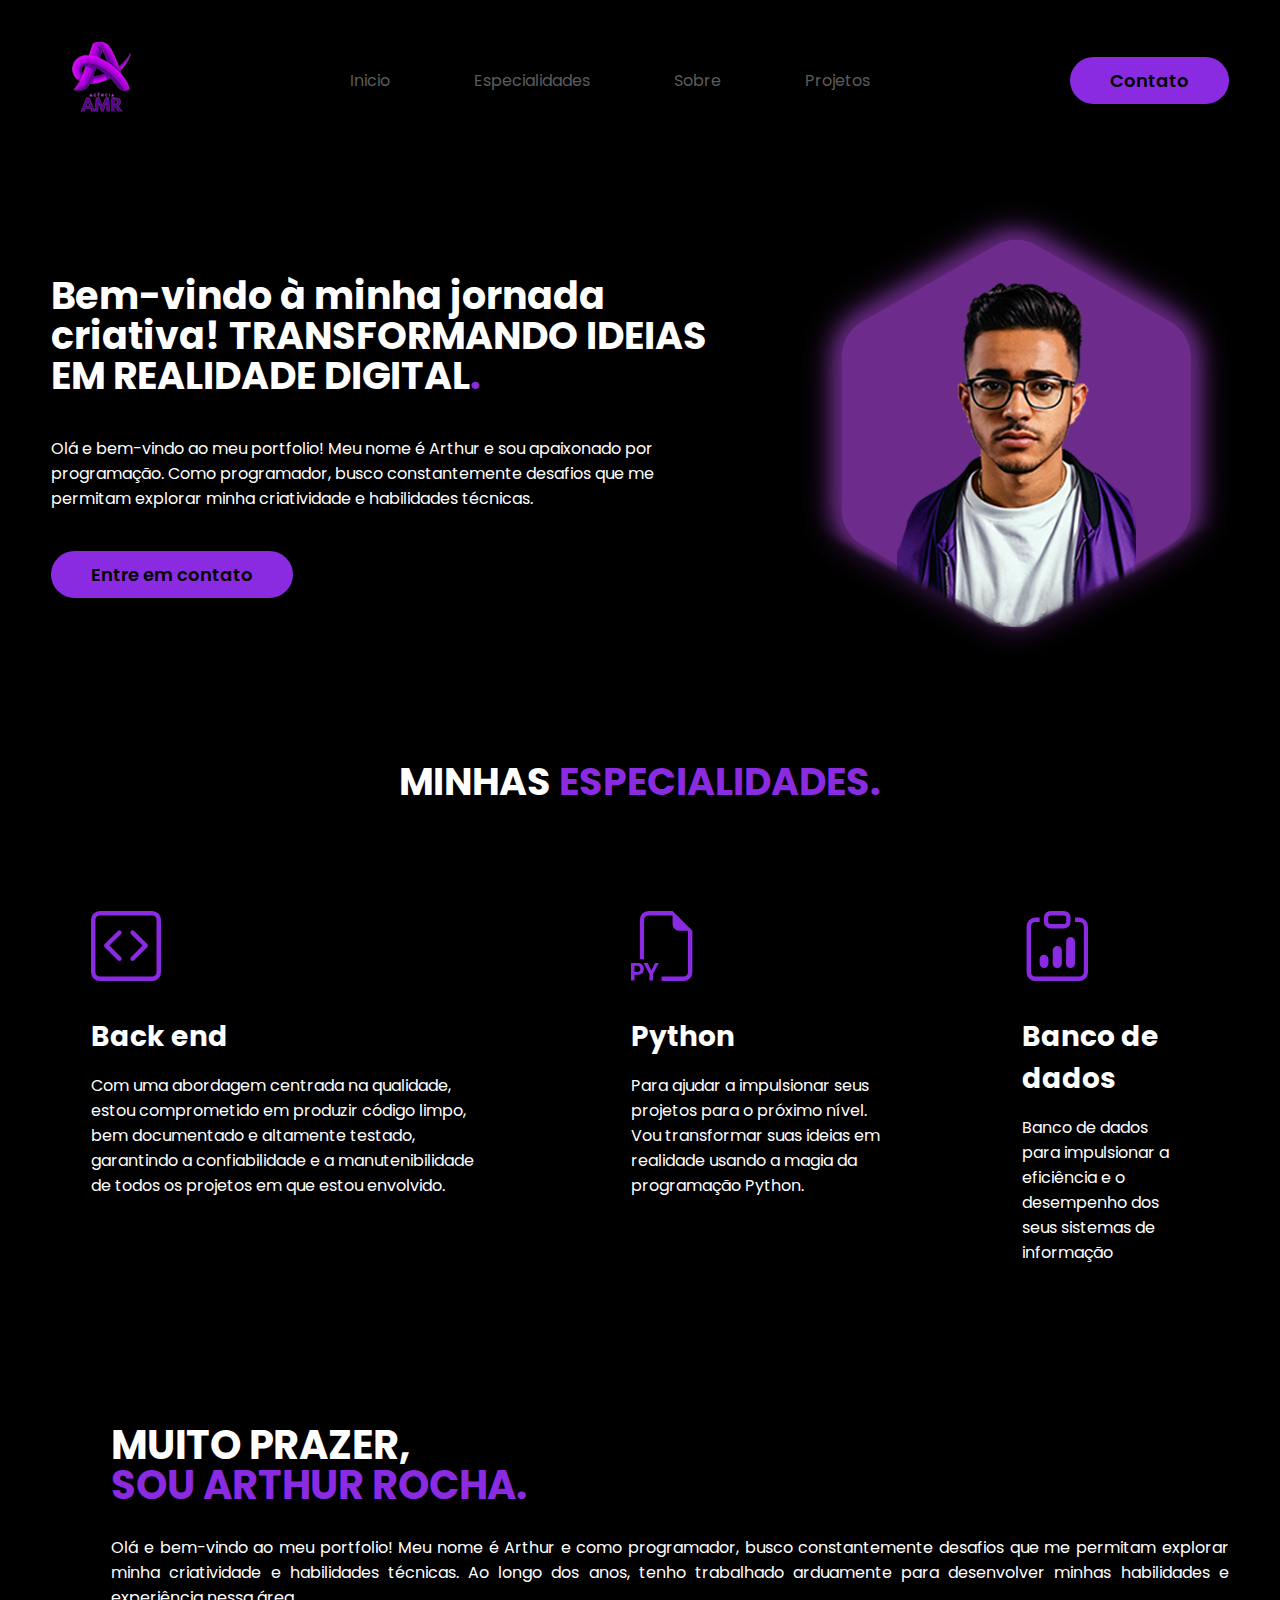
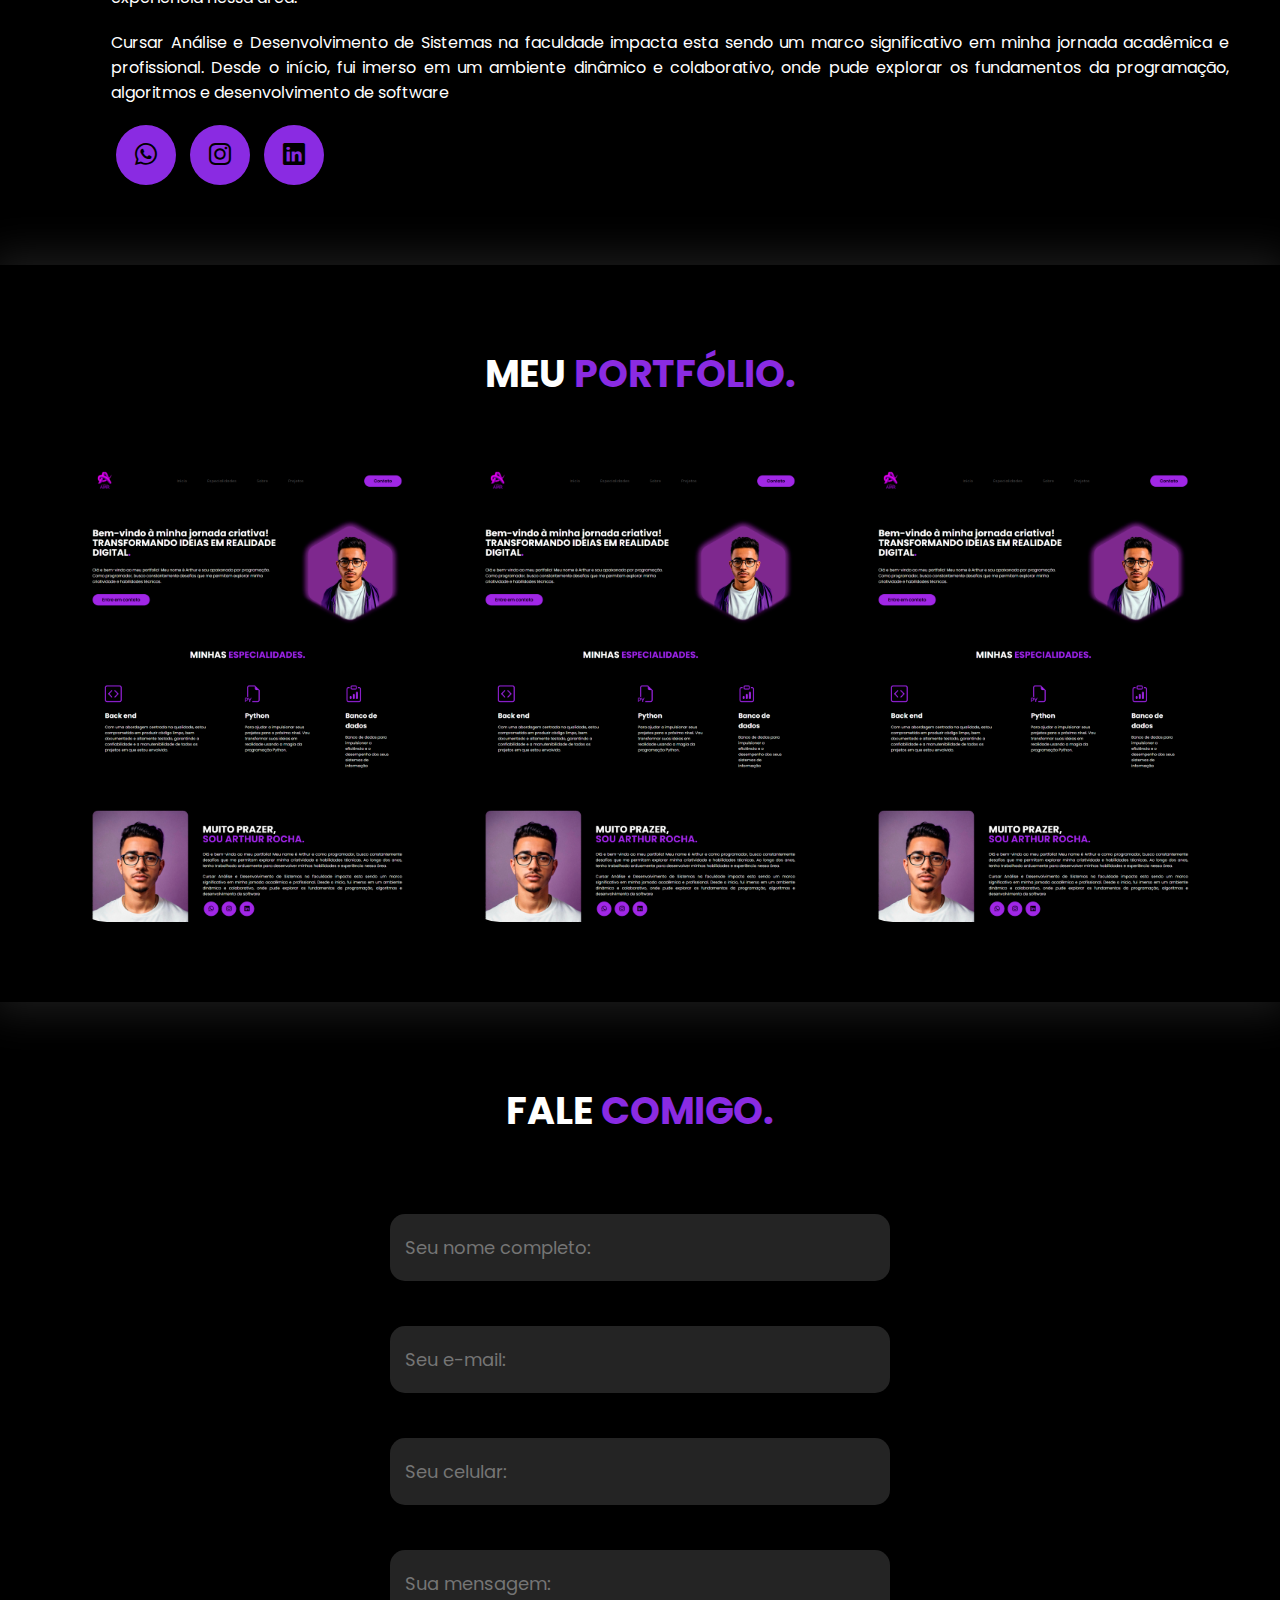
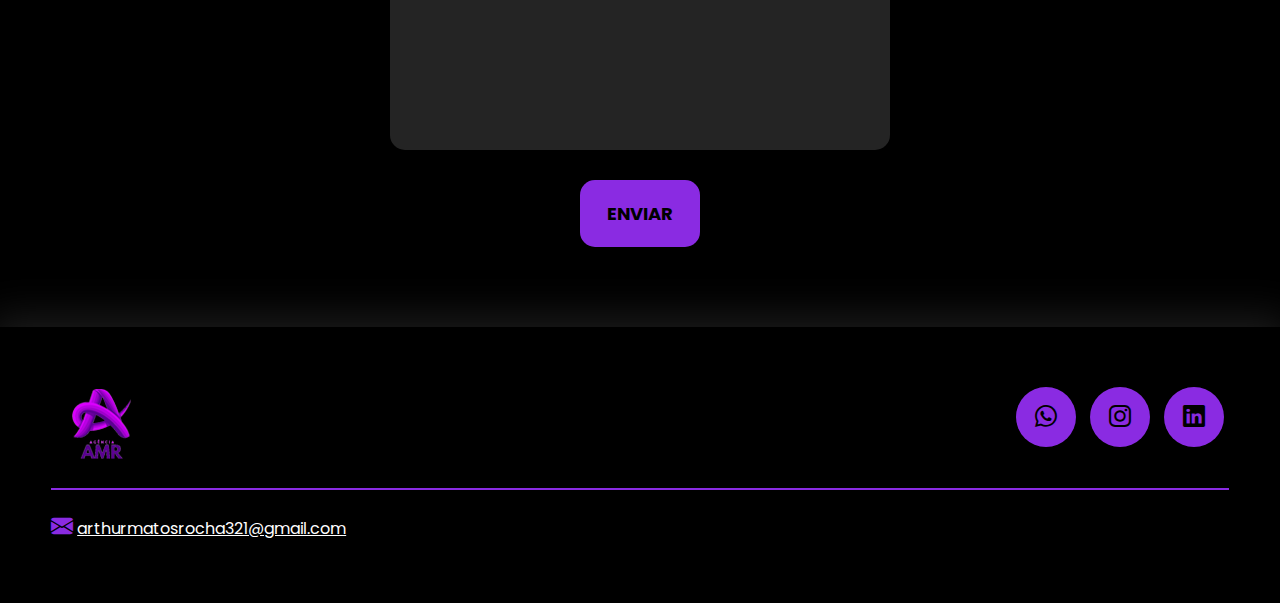
==== codigo_do_meu_portfolio/index.html @ 96d41477 "alterações necessarias" ====
<!DOCTYPE html>
<html lang="pt-br">
<head>
    <meta charset="UTF-8">
    <meta name="viewport" content="width=device-width, initial-scale=1.0">
    <!-- GOOGLE FONTES -->
    <link rel="preconnect" href="https://fonts.googleapis.com">
    <link rel="preconnect" href="https://fonts.gstatic.com" crossorigin>
    <link href="https://fonts.googleapis.com/css2?family=Jersey+25+Charted&family=Poppins:ital,wght@0,100;0,200;0,300;0,400;0,500;0,600;0,700;0,800;0,900;1,100;1,200;1,300;1,400;1,500;1,600;1,700;1,800;1,900&family=Roboto:ital,wght@0,100;0,300;0,400;0,500;0,700;0,900;1,100;1,300;1,400;1,500;1,700;1,900&display=swap" rel="stylesheet">
    <!-- FIM GOOGLE FONTES -->
    <!-- BOOTSTRAP ICONS -->
    <link rel="stylesheet" href="https://cdn.jsdelivr.net/npm/bootstrap-icons@1.11.3/font/bootstrap-icons.min.css">
    <!-- FIM BOOTSTRAP ICONS -->
    <link rel="stylesheet" href="style.css">

    <script src="menu.js" defer></script>

    <title>Agência AMR</title>
</head>
<body>

    <header>
        <div class="interface">
            <div class="logo">
                <a href="a">
                    <img src="/imgs/logo amg.png" alt="Logo da agência amr">
                </a>
            </div><!--logotipo-->

            <nav class="menu-desktop">
                <ul>
                    <li><a href="#">Inicio</a></li>
                    <li><a href="#">Especialidades</a></li>
                    <li><a href="#">Sobre</a></li>
                    <li><a href="#">Projetos</a></li>
                </ul>
            </nav>

            <div class="btn-contato">
                <a href="#">
                    <button>Contato</button>
                </a>
            </div><!--btn-contato-->

            <div class="btn-abrir-menu" id="btn-menu">
                <i class="bi bi-list"></i>
            </div>

            <div class="menu-mobile" id="menu-mobile">
                <div class="btn-fechar">
                    <i class="bi bi-x-lg"></i>
                </div><!--btn-fechar-->

                <nav>
                    <ul>
                        <li><a href="#">Inicio</a></li>
                        <li><a href="#">Especialidades</a></li>
                        <li><a href="#">Sobre</a></li>
                        <li><a href="#">Projetos</a></li>
                        <li><a href="#">Contato</a></li>
                    </ul>
                </nav>

            </div><!--menu-mobile-->
            <div class="overlay-menu" id="overlay-menu"></div>

        </div><!--interface-->
    </header>

<main>
    <section class="topo-do-site">
        <div class="interface">
            <div class="flex">
                <div class="txt-topo-site">
                    <h1>Bem-vindo à minha jornada criativa! TRANSFORMANDO IDEIAS EM REALIDADE DIGITAL<span>.</span></h1>
                    <p>Olá e bem-vindo ao meu portfolio! Meu nome é Arthur e sou apaixonado por programação. Como programador, busco constantemente desafios que me permitam explorar minha criatividade e habilidades técnicas.</p>

                    <div class="btn-contato">
                        <a href="#">
                            <button>Entre em contato</button>
                        </a>
                    </div>
                </div><!--txt-topo-site-->
                 
                <div class="img-topo-site">
                    <img src="/imgs/pessoa arthurr.png" alt="">
                </div><!--img-topo-site-->
            </div><!--flex-->
        </div><!--interface-->
    </section> <!--topo-do-site-->

    <section class="especialidades">
        <div class="interface">
            <h2 class="titulo">MINHAS <span>ESPECIALIDADES.</span></h2>
            <div class="flex">
                <div class="especialidades-box">
                    <i class="bi bi-code-square"></i>
                    <h3>Back end</h3>
                    <p>Com uma abordagem centrada na qualidade, estou comprometido em produzir código limpo, bem documentado e altamente testado, garantindo a confiabilidade e a manutenibilidade de todos os projetos em que estou envolvido.</p>
                </div><!--especialidades-box-->
                
                <div class="especialidades-box">
                    <i class="bi bi-filetype-py"></i>
                    <h3>Python</h3>
                    <p>Para ajudar a impulsionar seus projetos para o próximo nível. Vou transformar suas ideias em realidade usando a magia da programação Python.</p>
                </div><!--especialidades-box-->

                <div class="especialidades-box">
                    <i class="bi bi-clipboard-data"></i>
                    <h3>Banco de dados</h3>
                    <p>Banco de dados para impulsionar a eficiência e o desempenho dos seus sistemas de informação</p>
                </div><!--especialidades-box-->
            </div><!--flex-->
        </div><!--interface-->
    </section><!--especialidades-->

    <section class="sobre">
        <div class="interface">
            <div class="flex">
                <div class="img-sobre">
                    <img src="" alt="">
                </div><!--img-sobre-->

                <div class="txt-sobre">
                    <h2>MUITO PRAZER, <span>SOU ARTHUR ROCHA.</span></h2>
                    <p>Olá e bem-vindo ao meu portfolio! Meu nome é Arthur e como programador, busco constantemente desafios que me permitam explorar minha criatividade e habilidades técnicas. Ao longo dos anos, tenho trabalhado arduamente para desenvolver minhas habilidades e experiência nessa área.</p>
                    <p>Cursar Análise e Desenvolvimento de Sistemas na faculdade impacta esta sendo um marco significativo em minha jornada acadêmica e profissional. Desde o início, fui imerso em um ambiente dinâmico e colaborativo, onde pude explorar os fundamentos da programação, algoritmos e desenvolvimento de software</p>
                    <div class="btn-social">
                        <a href="https://api.whatsapp.com/send?phone=5577991189622" target="_blank"><button><i class="bi bi-whatsapp"></i></button></a>
                        <a href="https://www.instagram.com/arthur_mattos10/" target="_blank"><button><i class="bi bi-instagram"></i></button></a>
                        <a href="https://www.linkedin.com/in/arthur-matos-rocha-744516300/" target="_blank"><button><i class="bi bi-linkedin"></i></button></a>
                    </div><!--btn-social-->
                    
                </div><!--txt-sobre-->
            </div><!--flex-->
        </div><!--interface-->
    </section><!--sobre-->

    <section class="portfolio">
        <div class="interface">
            <h2 class="titulo">MEU <span>PORTFÓLIO.</span></h2>
            <div class="flex">
                <div class="img-port" style="background-image: url(/imgs/print\ portfolio\ final.jpg);">
                    <div class="overlay">Portfólio</div>
                </div>
                <div class="img-port" style="background-image: url(/imgs/print\ portfolio\ final.jpg);">
                    <div class="overlay">Portfólio</div>
                </div>
                <div class="img-port" style="background-image: url(/imgs/print\ portfolio\ final.jpg);">
                    <div class="overlay">Portfólio</div>
                </div>
            </div><!--flex-->
        </div><!--interface-->
    </section><!--portfolio-->

    <section class="formulario">
        <div class="interface">
            <h2 class="titulo">FALE <span>COMIGO.</span></h2>

            <form action="https://api.staticforms.xyz/submit" method="post">
                <label>Nome</label>
                <input type="text" name="name" placeholder="Seu nome completo:" required>
                <label>Email</label>
                <input type="text" name="email" placeholder="Seu e-mail:" required>
                <label>Celular</label>
                <input type="text" name="celular" placeholder="Seu celular:">
                <label>Menssagem</label>
                <textarea name="message" cols="30" rows="10" placeholder="Sua mensagem:" required></textarea>
                <div class="btn-enviar"><input type="submit" value="ENVIAR"></div>

                <input type="hidden" name="accessKey" value="bbfcff59-eec1-446a-b5ea-fa191af8605e">
                <input type="hidden" name="redirectTo" value="http://127.0.0.1:5500/obrigado.html">
            </form>
        </div><!--interface-->
    </section><!--formulario-->

</main>

    <footer>
        <div class="interface">
            <div class="line-footer">
                <div class="flex">
                    <div class="logo-footer">
                        <img src="/imgs/logo amg.png" alt="Logo tipo agência AMR">
                    </div><!--line-footer-->
                    <div class="btn-social">
                        <a href="https://api.whatsapp.com/send?phone=5577991189622" target="_blank"><button><i class="bi bi-whatsapp"></i></button></a>
                        <a href="https://www.instagram.com/arthur_mattos10/" target="_blank"><button><i class="bi bi-instagram"></i></button></a>
                        <a href="https://www.linkedin.com/in/arthur-matos-rocha-744516300/" target="_blank"><button><i class="bi bi-linkedin"></i></button></a>
                    </div><!--btn-social-->
                </div>
            </div><!--linefooter-->

            <div class="line-footer borda">
                <p><i class="bi bi-envelope-fill"></i> <a href="mailto:arthurmatosrocha321@gmail.com">arthurmatosrocha321@gmail.com</
                a></p>
            </div><!--line-footer-->
        </div><!--interface-->
    </footer>
    
</body>
</html>
---- codigo_do_meu_portfolio/style.css ----
/*ESTILO GERAL*/
*{
    margin: 0;
    padding: 0;
    box-sizing: border-box;
    font-family: "Poppins", sans-serif;
}

body{
    background-color: #000;
    height: 100vh;
}

.interface{
    max-width: 1280px;
    margin: 0 auto;
}

.flex{
    display: flex;
}

.btn-contato button{
    padding: 10px 40px;
    font-size: 18px;
    font-weight: 600;
    background-color: blueviolet;
    border: 0;
    border-radius: 30px;
    cursor: pointer;
    transition: .2s;
}

h2.titulo{
    color: #fff;
    font-size: 38px;
    text-align: center;
}

h2.titulo span{
    color: blueviolet;
}

button:hover, form .btn-enviar input[type=submit]:hover{
    box-shadow: 0px 0px 8px rgb(137, 43, 226);
    transform: scale(1.05);
}

/* ESTILO DO CABEÇALHO */
header{
    padding: 40px 4%;
}

header > .interface{
    display: flex;
    align-items: center;
    justify-content: space-between;
}

header a{
    color: #5c5c5c;
    text-decoration: none;
    display: inline-block;
    transition: .2s;
}

header nav.menu-desktop a:hover{
    color: #fff;
    transform: scale(1.05);
}

header nav ul{
    list-style-type: none;
}

header nav.menu-desktop ul li{
    display: inline-block;
    padding: 0 40px;
}

/* ESTILO DO MENU MOBILE */
.btn-abrir-menu i{
    color: blueviolet;
    font-size: 40px;
}
.menu-mobile{
    background: #000;
    height: 100vh;
    position: fixed;
    top: 0;
    right: 0;
    z-index: 99999;
    width: 0%;
    overflow: hidden;
    transition: .4s;
}

.menu-mobile.abrir-menu{
    width: 70%;
}

.menu-mobile.abrir-menu ~ .overlay-menu{
    display: block;
}

.menu-mobile .btn-fechar{
    padding: 20px 5%;
}

.menu-mobile .btn-fechar i{
    color: blueviolet;
    font-size: 30px;
}

.menu-mobile nav ul{
    text-align: right;
}

.menu-mobile nav ul li a{
    color: #fff;
    font-size: 20px;
    font-weight: 300;
    padding: 20px 8%;
    display: block;
}

.menu-mobile nav ul li a:hover{
    background-color: blueviolet;
    color: #000;
}

.overlay-menu{
    background-color: #000000a7;
    width: 100%;
    height: 100%;
    position: fixed;
    top: 0;
    left: 0;
    z-index: 88888;
    display: none;
}

/*ESTILO DO TOPO DO SITE*/
section.topo-do-site{
    padding: 40px 4%;
}

section.topo-do-site .flex{
    align-items: center;
    justify-content: center;
    gap: 90px;
}

.topo-do-site h1{
    color: #fff;
    font-size: 38px;
    line-height: 40px;
}

.topo-do-site .txt-topo-site h1 span{
    color: blueviolet;
}

.topo-do-site .txt-topo-site p{
    color: #fff;
    margin: 40px 0;
}

.topo-do-site .img-topo-site img{
    position: relative;
    animation: flutuar 2s ease-in-out infinite alternate;
}


@keyframes flutuar{
    0%{
        top: 0;
    }
    100%{
        top: 30px;
    }
}

/*ESTILO DAS ESPECIALIDADES*/
section.especialidades{
    padding: 40px 4%;
}

section.especialidades .flex{
    gap: 60px;
}

.especialidades .especialidades-box{
    color: #fff;
    padding: 40px;
    border-radius: 20px;
    margin-top: 45px;
    transition: .2s;
}

.especialidades .especialidades-box:hover{
    transform: scale(1.05);
    box-shadow: 0 0 20px #ffffff78;
}

.especialidades .especialidades-box i{
    font-size: 70px;
    color: blueviolet;
}

.especialidades .especialidades-box h3{
    font-size: 28px;
    margin: 15px 0;
}

/*ESTILO DO SOBRE*/
section.sobre{
    padding: 80px 4%;
}

section.sobre .flex{
    align-items: center;
    gap: 60px;
}

.sobre .txt-sobre{
    color: #fff;
}

.sobre .txt-sobre h2{
    font-size: 40px;
    line-height: 40px;
    margin-bottom: 30px;
}

.sobre .txt-sobre h2 span{
    color: blueviolet;
    display: block;
}

.sobre .txt-sobre p{
    margin: 20px 0;
    text-align: justify;
}

.btn-social button{
    width: 60px;
    height: 60px;
    border-radius: 50%;
    border: none;
    background-color: blueviolet;
    font-size: 22px;
    cursor: pointer;
    margin: 0 5px;
    transition: .2s;
}

/* ESTILO DO PORTFÓLIO */
section.portfolio{
    padding: 80px 4%;
    box-shadow: 0 0 40px 10px #ffffff1d;
}

section.portfolio .flex{
    justify-content: space-around;
    margin-top: 60px;
}

.img-port{
    width: 360px;
    height: 460px;
    background-size: cover;
    background-position: 100% 0%;
    transition: 8s;
    cursor: pointer;
    border-radius: 40px;
    position: relative;
}

.img-port:hover{
    background-position: 100% 100%;
}

.overlay{
    position: absolute;
    top: 0;
    left: 0;
    width: 100%;
    height: 100%;
    background-color: #000000b8;
    border-radius: 40px;
    display: flex;
    align-items: center;
    justify-content: center;
    font-size: 24px;
    font-weight: 600;
    color: #fff;
    opacity: 0;
    transition: .5s;
}

.overlay:hover{
    opacity: 1;
}

/* ESTILO DO FORMULÁRIO DE CONTATO*/
section.formulario{
    padding: 80px 4%;
}

form{
    max-width: 500px;
    margin: 0 auto;
    display: flex;
    justify-content: center;
    flex-direction: column;
    gap: 10px;
    margin-top: 40px;
}

form input, form textarea{
    width: 100%;
    background-color: #242424;
    border: 0;
    outline: 0;
    padding: 20px 15px;
    border-radius: 15px;
    color: #fff;
    font-size: 18px;
}

form textarea{
    resize: none;
    max-height: 200px;
}

form .btn-enviar{
    margin-top: 20px;
    text-align: center;
}

form .btn-enviar input[type=submit]{
    width: 120px;
    background-color: blueviolet;
    color: #000;
    font-weight: 700;
    cursor: pointer;
    transition: .2s;
}

/* ESTILO DO RODAPÉ */

footer{
    padding: 40px 4%;
    box-shadow: 0 0 40px 10px #ffffff1d;
}

footer .flex{
    justify-content: space-between;
}

footer .line-footer{
    padding: 20px 0 ;
}

.borda{
    border-top: 2px solid blueviolet;
}

footer .line-footer p i{
    color: blueviolet;
    font-size: 22px;
}

footer .line-footer p a{
    color: #fff;
}

.btn-abrir-menu{
    display: none;
}

@media screen and (max-width: 1020px){
    
    /* CLASSES GERAIS */
    .flex{
        flex-direction: column;
    }

    h2.titulo{
        font-size: 34px;
        line-height: 30px;
    }

    .topo-do-site .flex{
        flex-direction: column-reverse;
    }

    /* CABEÇALHO */
    .menu-desktop, .btn-contato{
        display: none;
    }

    /* TOPO DO SITE */


    section.topo-do-site .flex{
        align-items: center;
        justify-content: center;
        gap: 40px;
    }

    section.topo-do-site{
        padding: 20px 8%;
    }

    .topo-do-site h1{
        font-size: 30px;
    }

    .topo-do-site .img-topo-site img{
        width: 100%;
    }

    /*ESTILO DAS ESPECIALIDADES*/
    section.especialidades{
        padding: 40px 8%;
    }

    /* SOBRE */
    
    section.especialidades{
        padding: 80px 8%;
    }

    .flex .sobre{
        flex-direction: column-reverse;
    }

    .sobre .txt-sobre h2{
        font-size: 34px;
        line-height: 35px;
        text-align: center;
    }

    .btn-social{
        text-align: center;
    }

    .img-sobre img{
        width: 100%;
    }

    /* PORTFÓLIO */

    section.portfolio{
        padding: 80px 8%;
    }

    .img-port{
        width: 100%;
        max-width: 360px;
        margin: 0 auto;
    }

    section.portfolio .flex{
        gap: 60px;
    }

    /* RODAPÉ */

    footer .flex{
        flex-direction: column;
    }

    footer .line-footer{
        text-align: center;
    }

    .btn-abrir-menu{
        display: block;
    }

}

/*pagina de obrigado*/

.main{
    display: flex;
    align-items: center;
    justify-content: center;
    min-height: 100vh;
    background: #101026;
    flex-direction: column;

}
.text{
    font-size: 45px;
    color: #f5f5f5;
    margin-bottom: 30px;
}
.paragrafo{
    color: #f5f5f5;
    margin-bottom: 50px;
}
.botao{
    padding: 15px 55px;
    background: #f5f5f5;
    text-decoration: none;
    color: #000;
    font-size: 18px;
    transition: all 0.5s;
}
.botao:hover{
    border-radius: 16px;
}
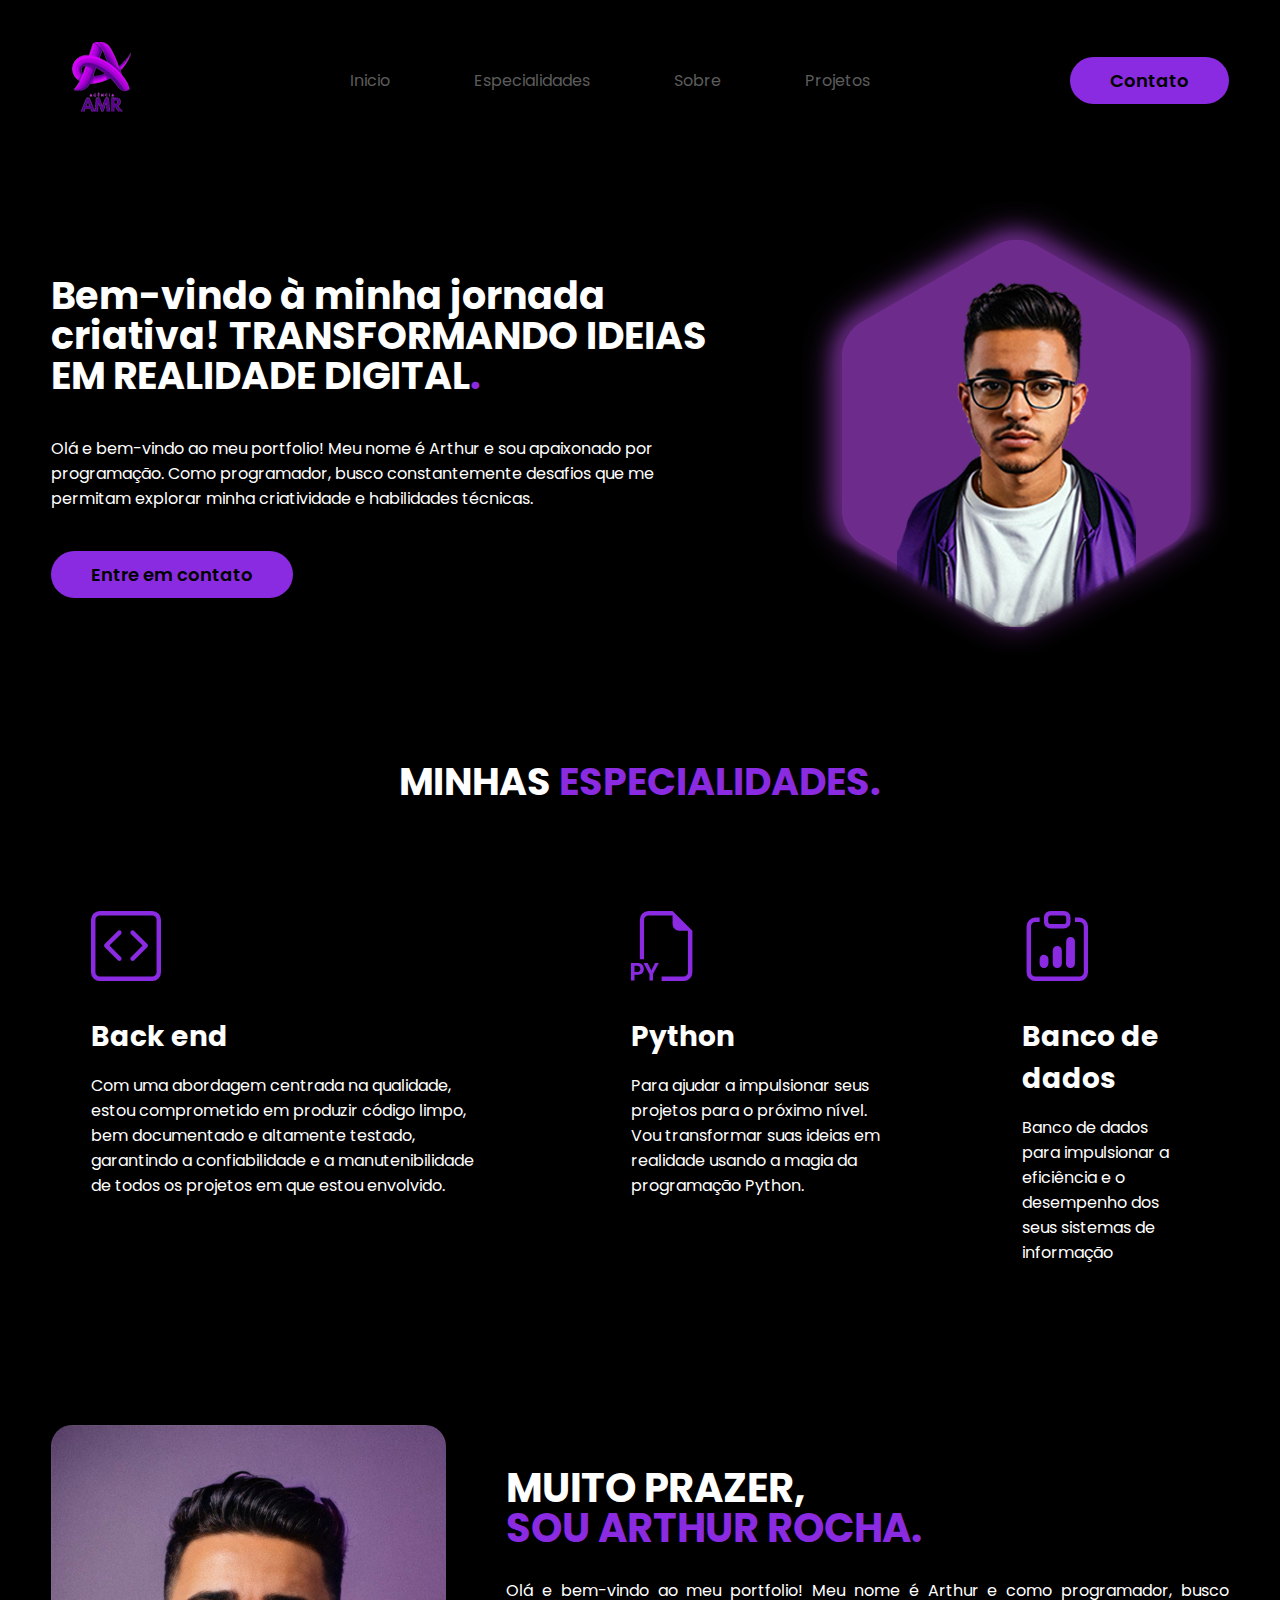
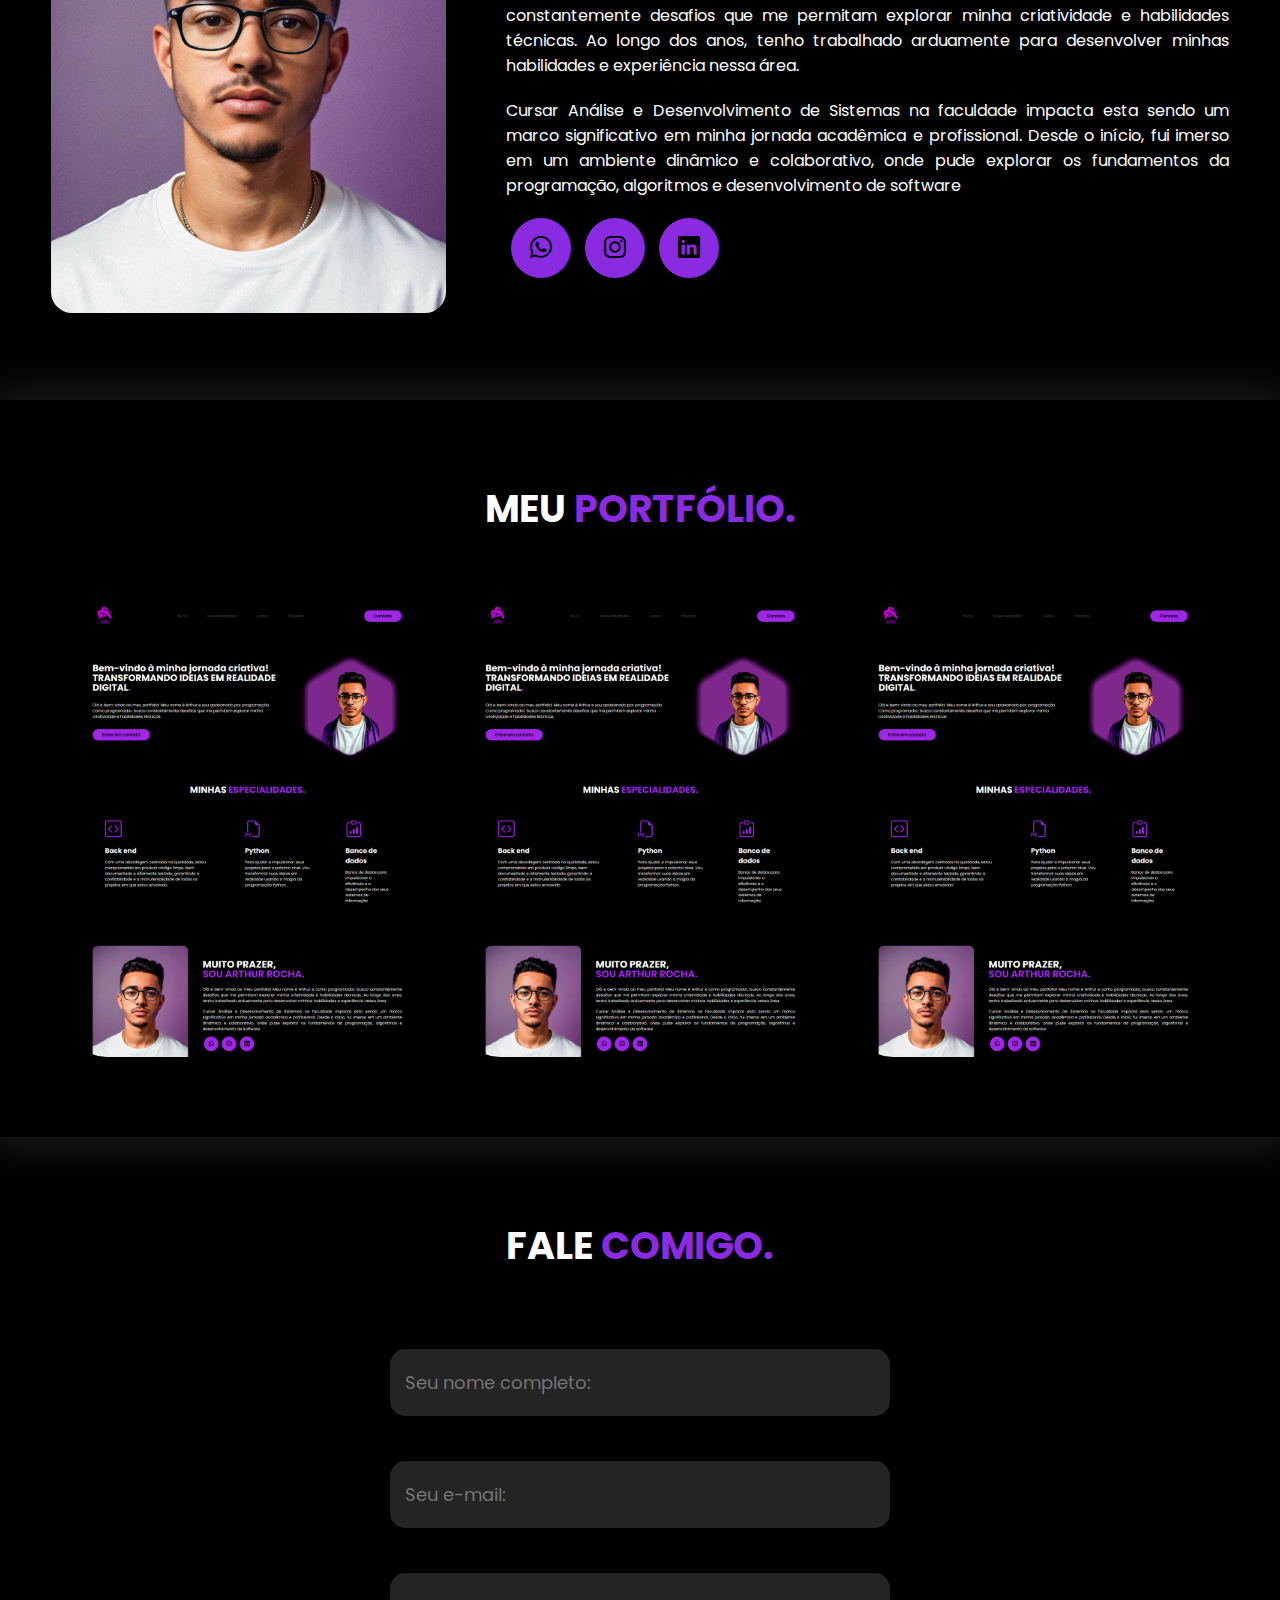
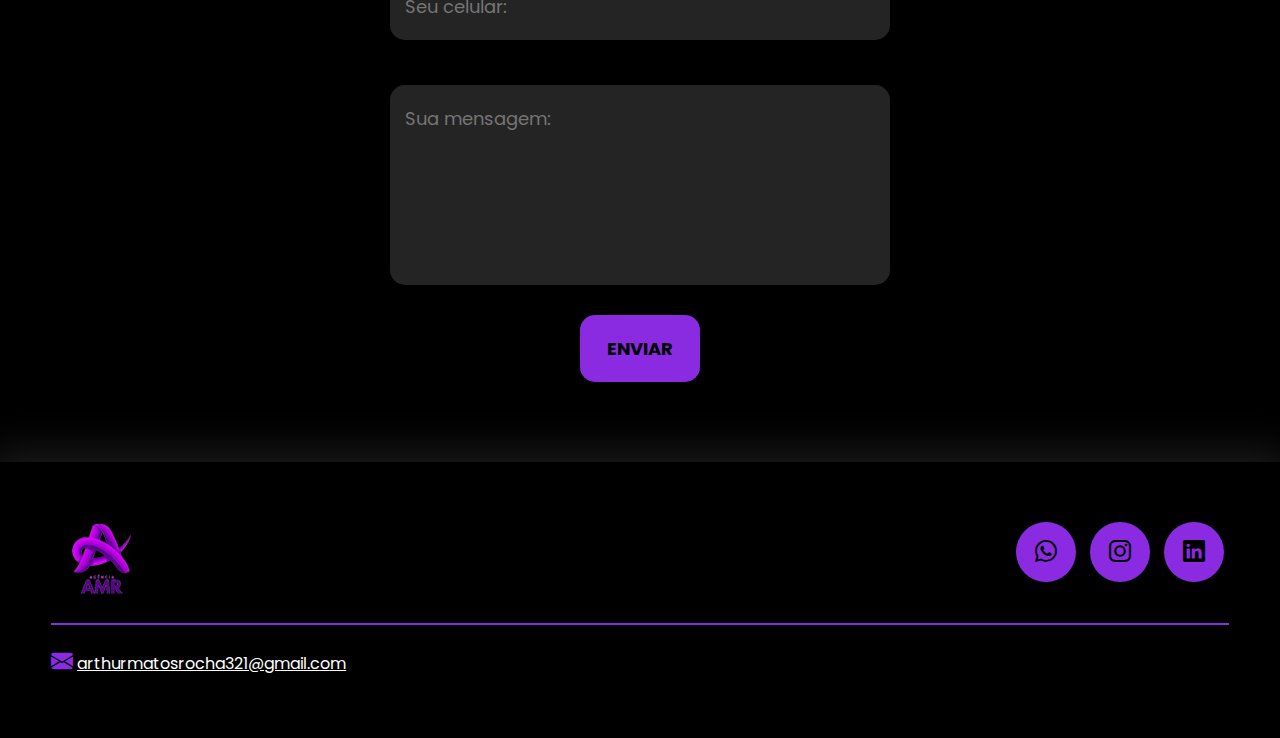
==== commit 2197ae6f: "nova imagem" ====
--- a/codigo_do_meu_portfolio/index.html
+++ b/codigo_do_meu_portfolio/index.html
@@ -3,6 +3,7 @@
 <head>
     <meta charset="UTF-8">
     <meta name="viewport" content="width=device-width, initial-scale=1.0">
+    <link rel="icon" type="image/svg+xml" href="/imgs/logo amg.png" />
     <!-- GOOGLE FONTES -->
     <link rel="preconnect" href="https://fonts.googleapis.com">
     <link rel="preconnect" href="https://fonts.gstatic.com" crossorigin>
@@ -22,7 +23,7 @@
     <header>
         <div class="interface">
             <div class="logo">
-                <a href="a">
+                <a>
                     <img src="/imgs/logo amg.png" alt="Logo da agência amr">
                 </a>
             </div><!--logotipo-->
@@ -118,7 +119,7 @@
         <div class="interface">
             <div class="flex">
                 <div class="img-sobre">
-                    <img src="" alt="">
+                    <img src="/imgs/arthur png portfolio.png" alt="">
                 </div><!--img-sobre-->
 
                 <div class="txt-sobre">
@@ -163,13 +164,13 @@
                 <label>Email</label>
                 <input type="text" name="email" placeholder="Seu e-mail:" required>
                 <label>Celular</label>
-                <input type="text" name="celular" placeholder="Seu celular:">
+                <input type="number" name="celular" placeholder="Seu celular:" required>
                 <label>Menssagem</label>
                 <textarea name="message" cols="30" rows="10" placeholder="Sua mensagem:" required></textarea>
                 <div class="btn-enviar"><input type="submit" value="ENVIAR"></div>
 
                 <input type="hidden" name="accessKey" value="bbfcff59-eec1-446a-b5ea-fa191af8605e">
-                <input type="hidden" name="redirectTo" value="http://127.0.0.1:5500/obrigado.html">
+                <input type="hidden" name="redirectTo" value="http://127.0.0.1:5500/codigo_do_meu_portfolio/obrigado.html">
             </form>
         </div><!--interface-->
     </section><!--formulario-->
--- a/codigo_do_meu_portfolio/style.css
+++ b/codigo_do_meu_portfolio/style.css
@@ -482,36 +482,4 @@
         display: block;
     }
 
-}
-
-/*pagina de obrigado*/
-
-.main{
-    display: flex;
-    align-items: center;
-    justify-content: center;
-    min-height: 100vh;
-    background: #101026;
-    flex-direction: column;
-
-}
-.text{
-    font-size: 45px;
-    color: #f5f5f5;
-    margin-bottom: 30px;
-}
-.paragrafo{
-    color: #f5f5f5;
-    margin-bottom: 50px;
-}
-.botao{
-    padding: 15px 55px;
-    background: #f5f5f5;
-    text-decoration: none;
-    color: #000;
-    font-size: 18px;
-    transition: all 0.5s;
-}
-.botao:hover{
-    border-radius: 16px;
 }